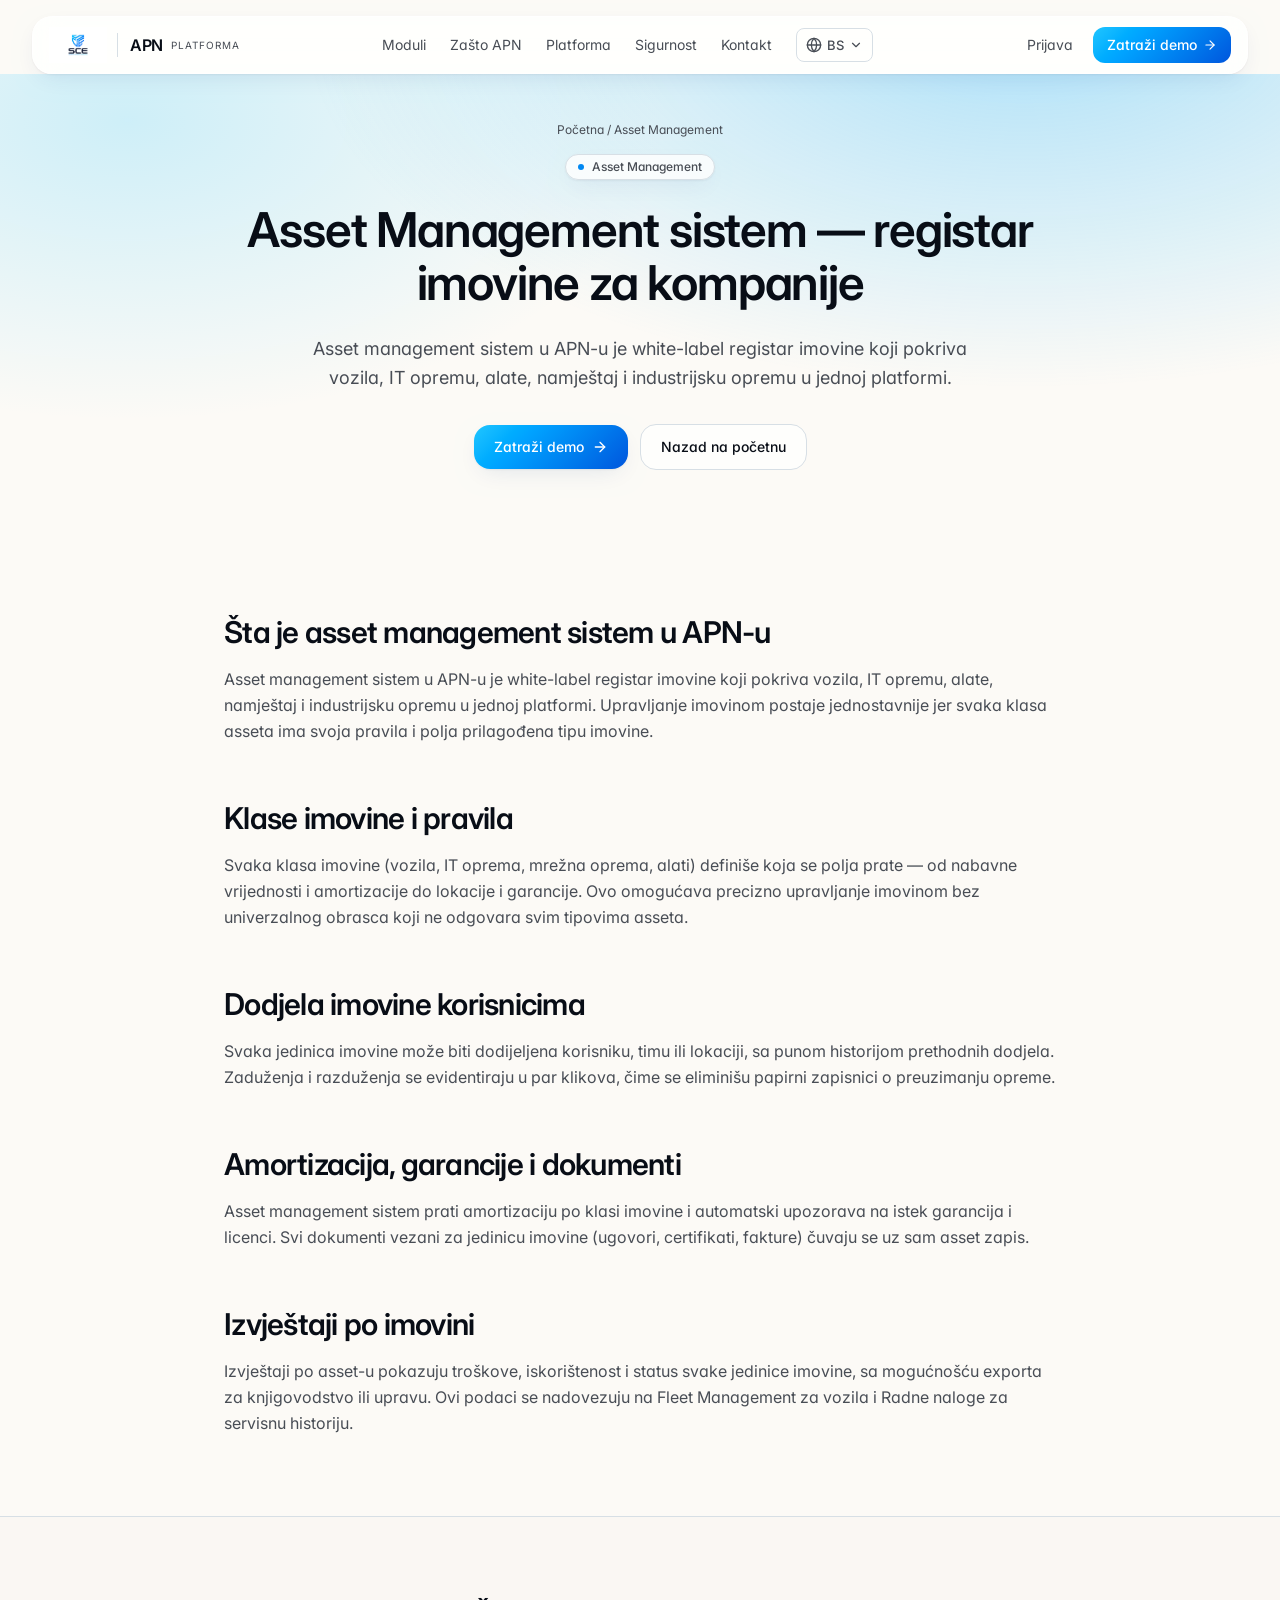
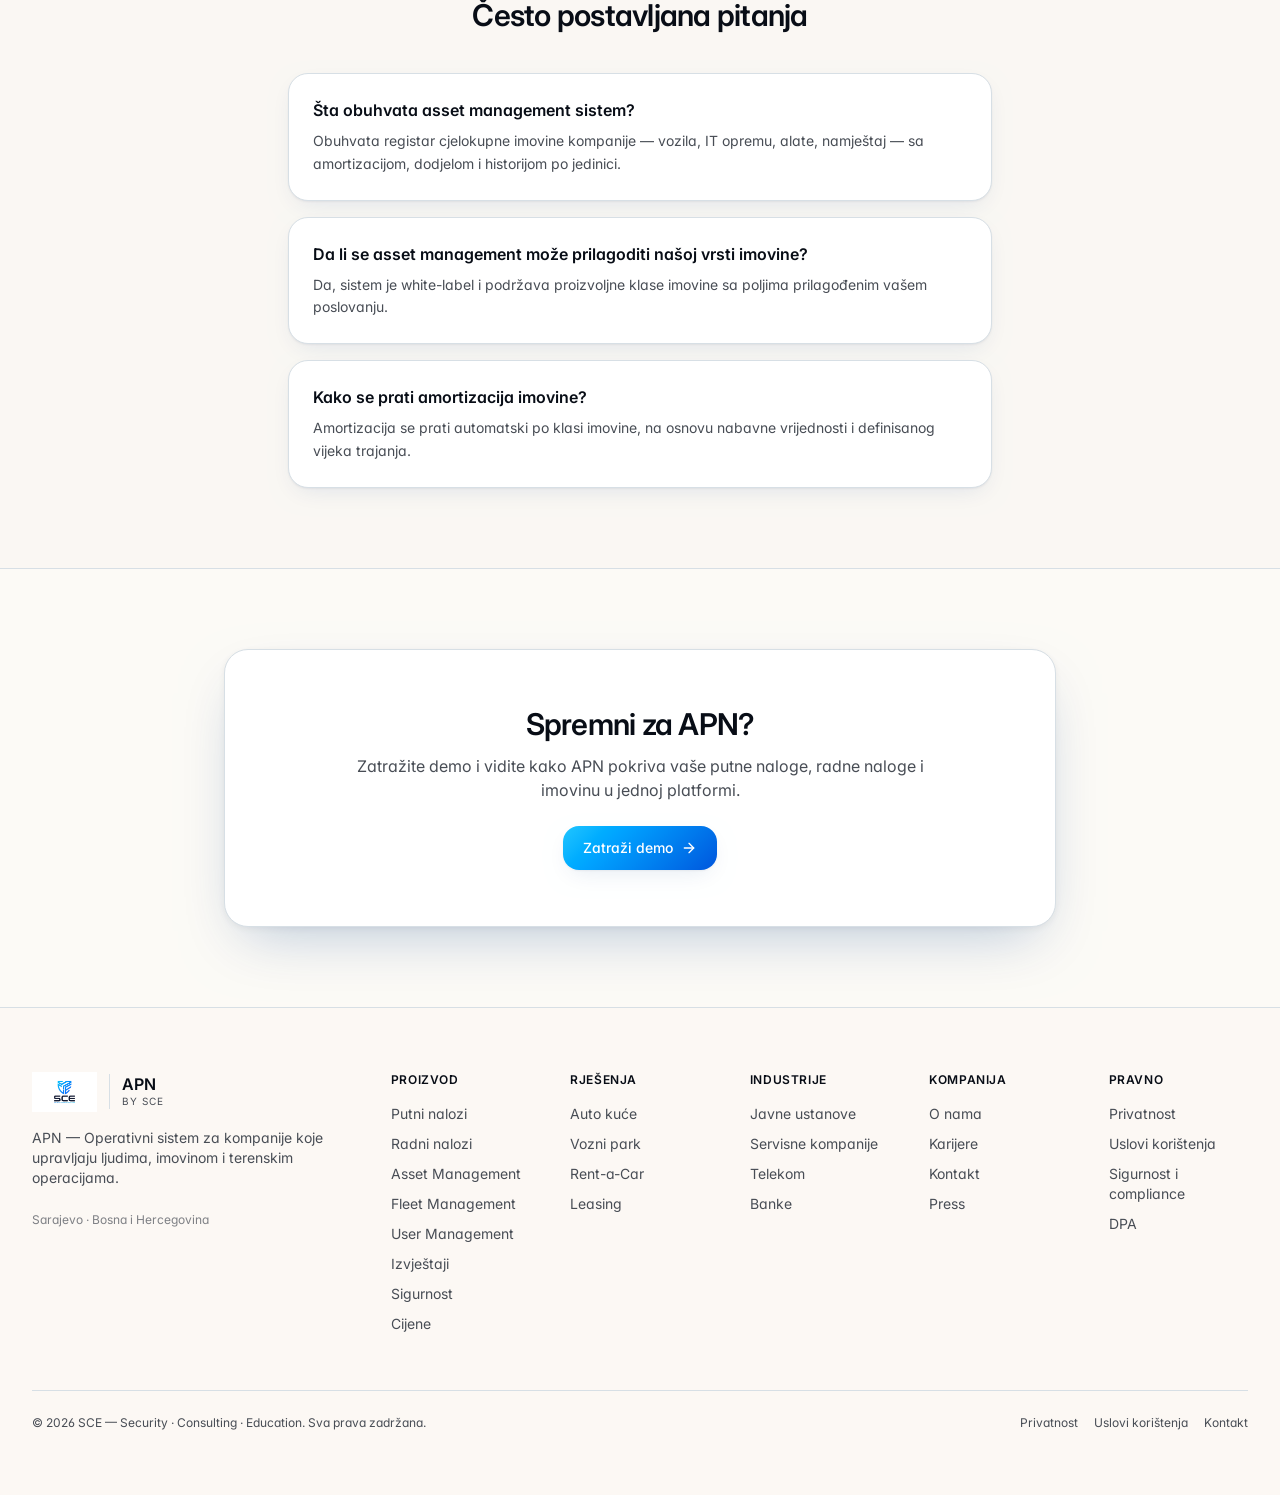
==== asset-management/index.html @ 7af92ad9 "Add SEO layer: optimized meta/H1/FAQ, module content pages, sitemap - Rewrite <title>/meta descripti" ====
<!doctype html>
<html lang="bs">
  <head>
    <meta charset="utf-8" />
    <meta name="viewport" content="width=device-width, initial-scale=1" />
    <link rel="preload" as="image" href="../sce-logo.jpg" />
    <link rel="stylesheet" href="../styles.css" />
    <script src="../i18n.js" defer></script>
    <link
      rel="stylesheet"
      href="https://fonts.googleapis.com/css2?family=Inter:wght@400;500;600;700;800&amp;family=Instrument+Serif:ital@0;1&amp;display=swap"
      data-precedence="default"
    />
    <title>Asset Management sistem — registar imovine | APN</title>
    <meta name="description" content="Asset management sistem u APN-u — white-label registar imovine za vozila, IT opremu, alate i namještaj, sa amortizacijom i dodjelom. Upravljanje imovinom za kompanije u BiH." />
    <meta name="author" content="SCE" />
    <meta property="og:title" content="Asset Management sistem — registar imovine | APN" />
    <meta property="og:description" content="Asset management sistem u APN-u — white-label registar imovine za vozila, IT opremu, alate i namještaj, sa amortizacijom i dodjelom. Upravljanje imovinom za kompanije u BiH." />
    <meta property="og:type" content="website" />
    <meta property="og:url" content="https://e-po33.github.io/apn_landing_page/asset-management/" />
    <meta name="twitter:card" content="summary_large_image" />
    <meta name="twitter:site" content="@APN" />
    <link rel="canonical" href="https://e-po33.github.io/apn_landing_page/asset-management/" />
    <link rel="icon" href="../favicon.ico" type="image/x-icon" />
    <link rel="preconnect" href="https://fonts.googleapis.com" />
    <link
      rel="preconnect"
      href="https://fonts.gstatic.com"
      crossorigin="anonymous"
    />
  </head>
  <body class="overflow-x-hidden">
    <div class="min-h-screen bg-background text-foreground">
      <header class="sticky top-0 z-50 w-full">
        <div class="mx-auto mt-4 max-w-7xl px-6 lg:px-8">
          <div
            class="glass rounded-2xl px-4 py-2.5 flex items-center justify-between shadow-soft"
          >
            <a href="../" class="flex items-center gap-2.5"
              ><img src="../sce-logo.jpg" alt="SCE" class="h-9 w-auto" />
              <div
                class="hidden sm:flex items-center gap-2 pl-3 border-l border-border"
              >
                <span class="font-semibold tracking-tight text-ink">APN</span
                ><span
                  class="text-[10px] text-ink-soft uppercase tracking-widest"
                  data-i18n="brand.subtitle"
                  >Platforma</span
                >
              </div></a
            >
            <nav
              class="header-nav items-center gap-6 text-sm text-ink-soft"
            >
              <a class="hover:text-ink transition" href="../#moduli" data-i18n="nav.moduli">Moduli</a
              ><a class="hover:text-ink transition" href="../#zasto" data-i18n="nav.zasto">Zašto APN</a
              ><a class="hover:text-ink transition" href="../#platforma" data-i18n="nav.platforma"
                >Platforma</a
              ><a class="hover:text-ink transition" href="../#sigurnost" data-i18n="nav.sigurnost"
                >Sigurnost</a
              ><a class="hover:text-ink transition" href="../#kontakt" data-i18n="nav.kontakt">Kontakt</a>
              <div class="lang-switch">
                <button
                  type="button"
                  id="lang-toggle"
                  class="lang-switch-btn"
                  aria-expanded="false"
                  aria-controls="lang-menu"
                  aria-label="Odaberite jezik"
                  data-i18n-aria-label="aria.lang_select"
                >
                  <svg
                    xmlns="http://www.w3.org/2000/svg"
                    width="24"
                    height="24"
                    viewBox="0 0 24 24"
                    fill="none"
                    stroke="currentColor"
                    stroke-width="2"
                    stroke-linecap="round"
                    stroke-linejoin="round"
                    class="lucide lucide-globe h-4 w-4"
                    aria-hidden="true"
                  >
                    <circle cx="12" cy="12" r="10"></circle>
                    <path d="M2 12h20"></path>
                    <path
                      d="M12 2a14.5 14.5 0 0 1 0 20 14.5 14.5 0 0 1 0-20"
                    ></path>
                  </svg>
                  <span id="lang-current">BS</span>
                  <svg
                    xmlns="http://www.w3.org/2000/svg"
                    width="24"
                    height="24"
                    viewBox="0 0 24 24"
                    fill="none"
                    stroke="currentColor"
                    stroke-width="2"
                    stroke-linecap="round"
                    stroke-linejoin="round"
                    class="lucide lucide-chevron-down h-3.5 w-3.5"
                    aria-hidden="true"
                  >
                    <path d="m6 9 6 6 6-6"></path>
                  </svg>
                </button>
                <div id="lang-menu" class="lang-menu" role="menu">
                  <button type="button" class="lang-option" data-lang="bs" role="menuitem">Bosanski</button>
                  <button type="button" class="lang-option" data-lang="en" role="menuitem">English</button>
                  <button type="button" class="lang-option" data-lang="de" role="menuitem">Deutsch</button>
                </div>
              </div>
            </nav>
            <div class="flex items-center gap-2">
              <a
                href="../#cta"
                class="hidden sm:inline-flex text-sm text-ink-soft hover:text-ink px-3 py-2"
                data-i18n="nav.prijava"
                >Prijava</a
              ><a
                href="../#kontakt"
                class="inline-flex items-center gap-1.5 rounded-lg amber-gradient text-white px-3.5 py-2 text-sm font-medium hover:opacity-90 transition"
                ><span data-i18n="nav.cta_demo">Zatraži demo</span>
                <svg
                  xmlns="http://www.w3.org/2000/svg"
                  width="24"
                  height="24"
                  viewBox="0 0 24 24"
                  fill="none"
                  stroke="currentColor"
                  stroke-width="2"
                  stroke-linecap="round"
                  stroke-linejoin="round"
                  class="lucide lucide-arrow-right h-3.5 w-3.5"
                  aria-hidden="true"
                >
                  <path d="M5 12h14"></path>
                  <path d="m12 5 7 7-7 7"></path></svg
              ></a>
              <button
                type="button"
                id="menu-toggle"
                aria-expanded="false"
                aria-controls="mobile-menu"
                aria-label="Otvori meni"
                data-i18n-aria-label="aria.menu_toggle"
                class="header-menu-toggle inline-flex items-center justify-center h-9 w-9 rounded-lg text-ink hover:bg-muted transition"
              >
                <svg
                  id="menu-icon-open"
                  xmlns="http://www.w3.org/2000/svg"
                  width="24"
                  height="24"
                  viewBox="0 0 24 24"
                  fill="none"
                  stroke="currentColor"
                  stroke-width="2"
                  stroke-linecap="round"
                  stroke-linejoin="round"
                  class="h-5 w-5"
                  aria-hidden="true"
                >
                  <path d="M4 12h16"></path>
                  <path d="M4 6h16"></path>
                  <path d="M4 18h16"></path>
                </svg>
                <svg
                  id="menu-icon-close"
                  xmlns="http://www.w3.org/2000/svg"
                  width="24"
                  height="24"
                  viewBox="0 0 24 24"
                  fill="none"
                  stroke="currentColor"
                  stroke-width="2"
                  stroke-linecap="round"
                  stroke-linejoin="round"
                  class="hidden h-5 w-5"
                  aria-hidden="true"
                >
                  <path d="M18 6 6 18"></path>
                  <path d="m6 6 12 12"></path>
                </svg>
              </button>
            </div>
          </div>
          <div
            id="mobile-menu"
            class="hidden mt-2 glass rounded-2xl shadow-soft p-2 flex flex-col"
          >
            <a
              class="px-4 py-3 rounded-xl text-sm text-ink-soft hover:text-ink hover:bg-muted transition"
              href="../#moduli"
              data-i18n="nav.moduli"
              >Moduli</a
            >
            <a
              class="px-4 py-3 rounded-xl text-sm text-ink-soft hover:text-ink hover:bg-muted transition"
              href="../#zasto"
              data-i18n="nav.zasto"
              >Zašto APN</a
            >
            <a
              class="px-4 py-3 rounded-xl text-sm text-ink-soft hover:text-ink hover:bg-muted transition"
              href="../#platforma"
              data-i18n="nav.platforma"
              >Platforma</a
            >
            <a
              class="px-4 py-3 rounded-xl text-sm text-ink-soft hover:text-ink hover:bg-muted transition"
              href="../#sigurnost"
              data-i18n="nav.sigurnost"
              >Sigurnost</a
            >
            <a
              class="px-4 py-3 rounded-xl text-sm text-ink-soft hover:text-ink hover:bg-muted transition"
              href="../#kontakt"
              data-i18n="nav.kontakt"
              >Kontakt</a
            >
            <div class="mt-1 mb-1 border-t border-border pt-3 px-4 lang-row" id="lang-row-mobile">
              <button type="button" class="lang-pill" data-lang="bs">BS</button>
              <button type="button" class="lang-pill" data-lang="en">EN</button>
              <button type="button" class="lang-pill" data-lang="de">DE</button>
            </div>
            <a
              class="px-4 py-3 rounded-xl text-sm text-ink-soft hover:text-ink hover:bg-muted transition"
              href="../#cta"
              data-i18n="nav.prijava"
              >Prijava</a
            >
            <a
              href="../#kontakt"
              class="mt-1 inline-flex items-center justify-center gap-1.5 rounded-xl amber-gradient text-white px-3.5 py-3 text-sm font-medium hover:opacity-90 transition"
              ><span data-i18n="nav.cta_demo">Zatraži demo</span>
              <svg
                xmlns="http://www.w3.org/2000/svg"
                width="24"
                height="24"
                viewBox="0 0 24 24"
                fill="none"
                stroke="currentColor"
                stroke-width="2"
                stroke-linecap="round"
                stroke-linejoin="round"
                class="h-3.5 w-3.5"
                aria-hidden="true"
              >
                <path d="M5 12h14"></path>
                <path d="m12 5 7 7-7 7"></path></svg
              ></a
            >
          </div>
        </div>
      </header>
      <main>
        <section class="relative overflow-hidden hero-gradient pb-16 pt-12">
          <div class="absolute inset-0 -z-10 grid-bg opacity-60"></div>
          <div class="mx-auto w-full max-w-4xl px-6 lg:px-8 text-center">
            <div class="text-xs text-ink-soft">
              <a class="hover:text-ink transition" href="../">Početna</a> / Asset Management
            </div>
            <div
              class="mt-4 inline-flex items-center gap-2 rounded-full border border-border bg-surface-elevated/80 px-3 py-1 text-xs font-medium text-ink-soft shadow-soft"
            >
              <span class="h-1.5 w-1.5 rounded-full bg-primary"></span>Asset Management
            </div>
            <h1
              class="mt-6 text-4xl md:text-5xl font-semibold tracking-tight text-ink leading-[1.1]"
            >
              Asset Management sistem — registar imovine za kompanije
            </h1>
            <p class="mt-6 text-lg text-ink-soft leading-relaxed max-w-2xl mx-auto">
              Asset management sistem u APN-u je white-label registar imovine koji pokriva vozila, IT opremu, alate, namještaj i industrijsku opremu u jednoj platformi.
            </p>
            <div class="mt-8 flex flex-wrap items-center justify-center gap-3">
              <a
                href="../#kontakt"
                class="inline-flex items-center gap-2 rounded-xl amber-gradient text-white px-5 py-3 text-sm font-medium hover:opacity-90 transition shadow-soft"
                >Zatraži demo
                <svg
                      xmlns="http://www.w3.org/2000/svg"
                      width="24"
                      height="24"
                      viewBox="0 0 24 24"
                      fill="none"
                      stroke="currentColor"
                      stroke-width="2"
                      stroke-linecap="round"
                      stroke-linejoin="round"
                      class="lucide lucide-arrow-right h-4 w-4"
                      aria-hidden="true"
                    >
                      <path d="M5 12h14"></path>
                      <path d="m12 5 7 7-7 7"></path>
                    </svg></a
              ><a
                href="../"
                class="inline-flex items-center gap-2 rounded-xl border border-border bg-surface-elevated/70 px-5 py-3 text-sm font-medium text-ink hover:bg-surface-elevated transition"
                >Nazad na početnu</a
              >
            </div>
          </div>
        </section>
        <section class="py-20">
          <div class="mx-auto w-full max-w-4xl px-6 lg:px-8 space-y-14">
            <div>
              <h2 class="text-2xl md:text-3xl font-semibold tracking-tight text-ink leading-[1.2]">
                Šta je asset management sistem u APN-u
              </h2>
              <p class="mt-4 text-base text-ink-soft leading-relaxed">
                Asset management sistem u APN-u je white-label registar imovine koji pokriva vozila, IT opremu, alate, namještaj i industrijsku opremu u jednoj platformi. Upravljanje imovinom postaje jednostavnije jer svaka klasa asseta ima svoja pravila i polja prilagođena tipu imovine.
              </p>
            </div>
            <div>
              <h2 class="text-2xl md:text-3xl font-semibold tracking-tight text-ink leading-[1.2]">
                Klase imovine i pravila
              </h2>
              <p class="mt-4 text-base text-ink-soft leading-relaxed">
                Svaka klasa imovine (vozila, IT oprema, mrežna oprema, alati) definiše koja se polja prate — od nabavne vrijednosti i amortizacije do lokacije i garancije. Ovo omogućava precizno upravljanje imovinom bez univerzalnog obrasca koji ne odgovara svim tipovima asseta.
              </p>
            </div>
            <div>
              <h2 class="text-2xl md:text-3xl font-semibold tracking-tight text-ink leading-[1.2]">
                Dodjela imovine korisnicima
              </h2>
              <p class="mt-4 text-base text-ink-soft leading-relaxed">
                Svaka jedinica imovine može biti dodijeljena korisniku, timu ili lokaciji, sa punom historijom prethodnih dodjela. Zaduženja i razduženja se evidentiraju u par klikova, čime se eliminišu papirni zapisnici o preuzimanju opreme.
              </p>
            </div>
            <div>
              <h2 class="text-2xl md:text-3xl font-semibold tracking-tight text-ink leading-[1.2]">
                Amortizacija, garancije i dokumenti
              </h2>
              <p class="mt-4 text-base text-ink-soft leading-relaxed">
                Asset management sistem prati amortizaciju po klasi imovine i automatski upozorava na istek garancija i licenci. Svi dokumenti vezani za jedinicu imovine (ugovori, certifikati, fakture) čuvaju se uz sam asset zapis.
              </p>
            </div>
            <div>
              <h2 class="text-2xl md:text-3xl font-semibold tracking-tight text-ink leading-[1.2]">
                Izvještaji po imovini
              </h2>
              <p class="mt-4 text-base text-ink-soft leading-relaxed">
                Izvještaji po asset-u pokazuju troškove, iskorištenost i status svake jedinice imovine, sa mogućnošću exporta za knjigovodstvo ili upravu. Ovi podaci se nadovezuju na Fleet Management za vozila i Radne naloge za servisnu historiju.
              </p>
            </div>
          </div>
        </section>
        <section class="py-20 bg-surface/50 border-y border-border">
          <div class="mx-auto w-full max-w-3xl px-6 lg:px-8">
            <h2 class="text-2xl md:text-3xl font-semibold tracking-tight text-ink text-center">
              Često postavljana pitanja
            </h2>
            <div class="mt-10 space-y-4">
              <div
                class="rounded-2xl border border-border bg-surface-elevated p-6 shadow-soft"
              >
                <h3 class="text-base font-semibold text-ink">Šta obuhvata asset management sistem?</h3>
                <p class="mt-2 text-sm text-ink-soft leading-relaxed">Obuhvata registar cjelokupne imovine kompanije — vozila, IT opremu, alate, namještaj — sa amortizacijom, dodjelom i historijom po jedinici.</p>
              </div>
              <div
                class="rounded-2xl border border-border bg-surface-elevated p-6 shadow-soft"
              >
                <h3 class="text-base font-semibold text-ink">Da li se asset management može prilagoditi našoj vrsti imovine?</h3>
                <p class="mt-2 text-sm text-ink-soft leading-relaxed">Da, sistem je white-label i podržava proizvoljne klase imovine sa poljima prilagođenim vašem poslovanju.</p>
              </div>
              <div
                class="rounded-2xl border border-border bg-surface-elevated p-6 shadow-soft"
              >
                <h3 class="text-base font-semibold text-ink">Kako se prati amortizacija imovine?</h3>
                <p class="mt-2 text-sm text-ink-soft leading-relaxed">Amortizacija se prati automatski po klasi imovine, na osnovu nabavne vrijednosti i definisanog vijeka trajanja.</p>
              </div>
            </div>
          </div>
        </section>
        <section class="py-20">
          <div class="mx-auto w-full max-w-4xl px-6 lg:px-8">
            <div
              class="relative overflow-hidden rounded-3xl border border-border bg-surface-elevated p-10 md:p-14 shadow-window text-center"
            >
              <div class="absolute inset-0 -z-10 hero-gradient"></div>
              <div class="absolute inset-0 -z-10 grid-bg opacity-40"></div>
              <h2 class="text-2xl md:text-3xl font-semibold tracking-tight text-ink">
                Spremni za APN?
              </h2>
              <p class="mt-3 text-base text-ink-soft max-w-xl mx-auto">
                Zatražite demo i vidite kako APN pokriva vaše putne naloge, radne
                naloge i imovinu u jednoj platformi.
              </p>
              <div class="mt-6 flex flex-wrap items-center justify-center gap-3">
                <a
                  href="../#kontakt"
                  class="inline-flex items-center gap-2 rounded-xl amber-gradient text-white px-5 py-3 text-sm font-medium hover:opacity-90 transition shadow-soft"
                  >Zatraži demo
                  <svg
                      xmlns="http://www.w3.org/2000/svg"
                      width="24"
                      height="24"
                      viewBox="0 0 24 24"
                      fill="none"
                      stroke="currentColor"
                      stroke-width="2"
                      stroke-linecap="round"
                      stroke-linejoin="round"
                      class="lucide lucide-arrow-right h-4 w-4"
                      aria-hidden="true"
                    >
                      <path d="M5 12h14"></path>
                      <path d="m12 5 7 7-7 7"></path>
                    </svg></a
                >
              </div>
            </div>
          </div>
        </section>
      </main>
      <footer class="border-t border-border py-16 bg-surface/40">
        <div class="mx-auto w-full max-w-7xl px-6 lg:px-8">
          <div class="grid md:grid-cols-7 gap-10">
            <div class="md:col-span-2">
              <div class="flex items-center gap-3">
                <img src="../sce-logo.jpg" alt="SCE" class="h-10 w-auto" />
                <div class="pl-3 border-l border-border">
                  <div class="font-semibold text-ink leading-tight">APN</div>
                  <div
                    class="text-[10px] text-ink-soft uppercase tracking-widest"
                  >
                    by SCE
                  </div>
                </div>
              </div>
              <p class="mt-4 text-sm text-ink-soft max-w-xs" data-i18n="footer.description">
                APN — Operativni sistem za kompanije koje upravljaju ljudima,
                imovinom i terenskim operacijama.
              </p>
              <div class="mt-6 text-xs text-ink-soft/70" data-i18n="footer.address">
                Sarajevo · Bosna i Hercegovina
              </div>
            </div>
            <div class="grid grid-cols-2 gap-x-6 gap-y-10 md:contents">
            <div>
              <div
                class="text-xs font-semibold text-ink uppercase tracking-wider"
                data-i18n="footer.col_product"
              >
                Proizvod
              </div>
              <ul class="mt-4 space-y-2.5 text-sm text-ink-soft">
                <li>
                  <a class="hover:text-ink transition" href="../putni-nalozi/" data-i18n="footer.link_putni_nalozi">Putni nalozi</a>
                </li>
                <li>
                  <a class="hover:text-ink transition" href="../radni-nalozi/" data-i18n="footer.link_radni_nalozi">Radni nalozi</a>
                </li>
                <li>
                  <a class="hover:text-ink transition" href="../asset-management/" data-i18n="footer.link_asset_management">Asset Management</a>
                </li>
                <li>
                  <a class="hover:text-ink transition" href="../fleet-management/" data-i18n="footer.link_fleet_management">Fleet Management</a>
                </li>
                <li>
                  <a class="hover:text-ink transition" href="../user-management/" data-i18n="footer.link_user_management">User Management</a>
                </li>
                <li>
                  <a class="hover:text-ink transition" href="../izvjestaji/" data-i18n="footer.link_izvjestaji">Izvještaji</a>
                </li>
                <li>
                  <a class="hover:text-ink transition" href="../sigurnost/" data-i18n="nav.sigurnost">Sigurnost</a>
                </li>
                <li>
                  <a class="hover:text-ink transition" href="../#cta" data-i18n="footer.link_cijene">Cijene</a>
                </li>
              </ul>
            </div>
            <div>
              <div
                class="text-xs font-semibold text-ink uppercase tracking-wider"
                data-i18n="footer.col_solutions"
              >
                Rješenja
              </div>
              <ul class="mt-4 space-y-2.5 text-sm text-ink-soft">
                <li>
                  <a class="hover:text-ink transition" href="../#" data-i18n="footer.link_auto_kuce">Auto kuće</a>
                </li>
                <li>
                  <a class="hover:text-ink transition" href="../#" data-i18n="footer.link_vozni_park">Vozni park</a>
                </li>
                <li>
                  <a class="hover:text-ink transition" href="../#" data-i18n="footer.link_rent_a_car">Rent-a-Car</a>
                </li>
                <li>
                  <a class="hover:text-ink transition" href="../#" data-i18n="footer.link_leasing">Leasing</a>
                </li>
              </ul>
            </div>
            <div>
              <div
                class="text-xs font-semibold text-ink uppercase tracking-wider"
                data-i18n="footer.col_industries"
              >
                Industrije
              </div>
              <ul class="mt-4 space-y-2.5 text-sm text-ink-soft">
                <li>
                  <a class="hover:text-ink transition" href="../#" data-i18n="industries.public_institutions">Javne ustanove</a>
                </li>
                <li>
                  <a class="hover:text-ink transition" href="../#" data-i18n="industries.service_companies">Servisne kompanije</a>
                </li>
                <li>
                  <a class="hover:text-ink transition" href="../#" data-i18n="industries.telecom">Telekom</a>
                </li>
                <li>
                  <a class="hover:text-ink transition" href="../#" data-i18n="industries.banks">Banke</a>
                </li>
              </ul>
            </div>
            <div>
              <div
                class="text-xs font-semibold text-ink uppercase tracking-wider"
                data-i18n="footer.col_company"
              >
                Kompanija
              </div>
              <ul class="mt-4 space-y-2.5 text-sm text-ink-soft">
                <li>
                  <a class="hover:text-ink transition" href="../#" data-i18n="footer.link_onama">O nama</a>
                </li>
                <li>
                  <a class="hover:text-ink transition" href="../#" data-i18n="footer.link_karijere">Karijere</a>
                </li>
                <li>
                  <a class="hover:text-ink transition" href="../#kontakt" data-i18n="nav.kontakt">Kontakt</a>
                </li>
                <li><a class="hover:text-ink transition" href="../#" data-i18n="footer.link_press">Press</a></li>
              </ul>
            </div>
            <div>
              <div
                class="text-xs font-semibold text-ink uppercase tracking-wider"
                data-i18n="footer.col_legal"
              >
                Pravno
              </div>
              <ul class="mt-4 space-y-2.5 text-sm text-ink-soft">
                <li>
                  <a class="hover:text-ink transition" href="../#" data-i18n="footer.link_privatnost">Privatnost</a>
                </li>
                <li>
                  <a class="hover:text-ink transition" href="../#" data-i18n="footer.link_uvjeti">Uslovi korištenja</a>
                </li>
                <li>
                  <a class="hover:text-ink transition" href="../sigurnost/" data-i18n="footer.link_sigurnost_compliance">Sigurnost i compliance</a>
                </li>
                <li><a class="hover:text-ink transition" href="../#" data-i18n="footer.link_dpa">DPA</a></li>
              </ul>
            </div>
            </div>
          </div>
          <div
            class="mt-14 border-t border-border pt-6 flex flex-col md:flex-row justify-between items-center gap-3 text-xs text-ink-soft"
          >
            <div>
              ©
              <!-- -->2026<!-- -->
              SCE — Security · Consulting · Education.
              <span data-i18n="footer.rights">Sva prava zadržana.</span>
            </div>
            <div class="flex items-center gap-4">
              <a href="../#" class="hover:text-ink" data-i18n="footer.link_privatnost">Privatnost</a
              ><a href="../#" class="hover:text-ink" data-i18n="footer.link_uvjeti">Uslovi korištenja</a
              ><a href="../#kontakt" class="hover:text-ink" data-i18n="nav.kontakt">Kontakt</a>
            </div>
          </div>
        </div>
      </footer>
    </div>
    <script>
      (function () {
        var toggle = document.getElementById("menu-toggle");
        var menu = document.getElementById("mobile-menu");
        var iconOpen = document.getElementById("menu-icon-open");
        var iconClose = document.getElementById("menu-icon-close");
        if (!toggle || !menu) return;

        function closeMenu() {
          menu.classList.add("hidden");
          iconOpen.classList.remove("hidden");
          iconClose.classList.add("hidden");
          toggle.setAttribute("aria-expanded", "false");
        }

        function openMenu() {
          menu.classList.remove("hidden");
          iconOpen.classList.add("hidden");
          iconClose.classList.remove("hidden");
          toggle.setAttribute("aria-expanded", "true");
        }

        toggle.addEventListener("click", function () {
          var isOpen = toggle.getAttribute("aria-expanded") === "true";
          if (isOpen) {
            closeMenu();
          } else {
            openMenu();
          }
        });

        menu.querySelectorAll("a").forEach(function (link) {
          link.addEventListener("click", closeMenu);
        });

        window.addEventListener("resize", function () {
          if (window.innerWidth >= 1200) closeMenu();
        });
      })();
    </script>
  </body>
</html>
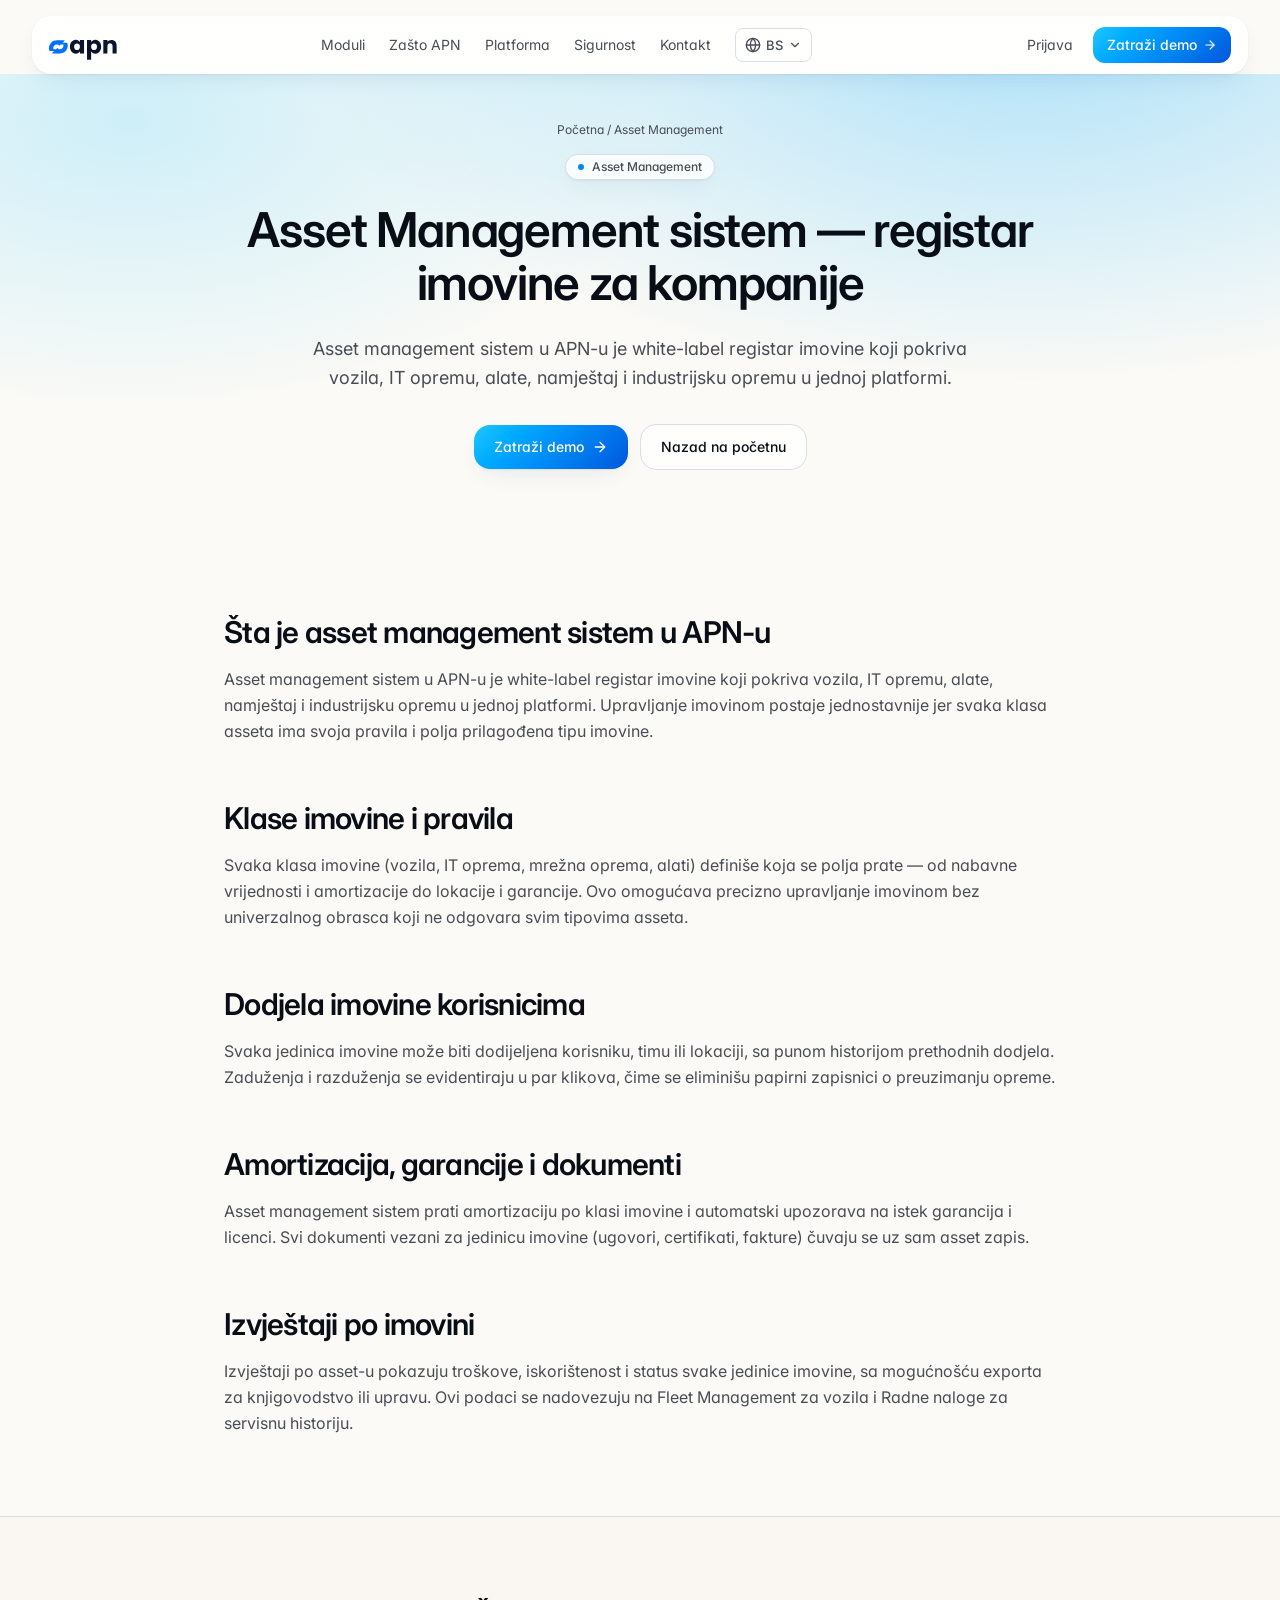
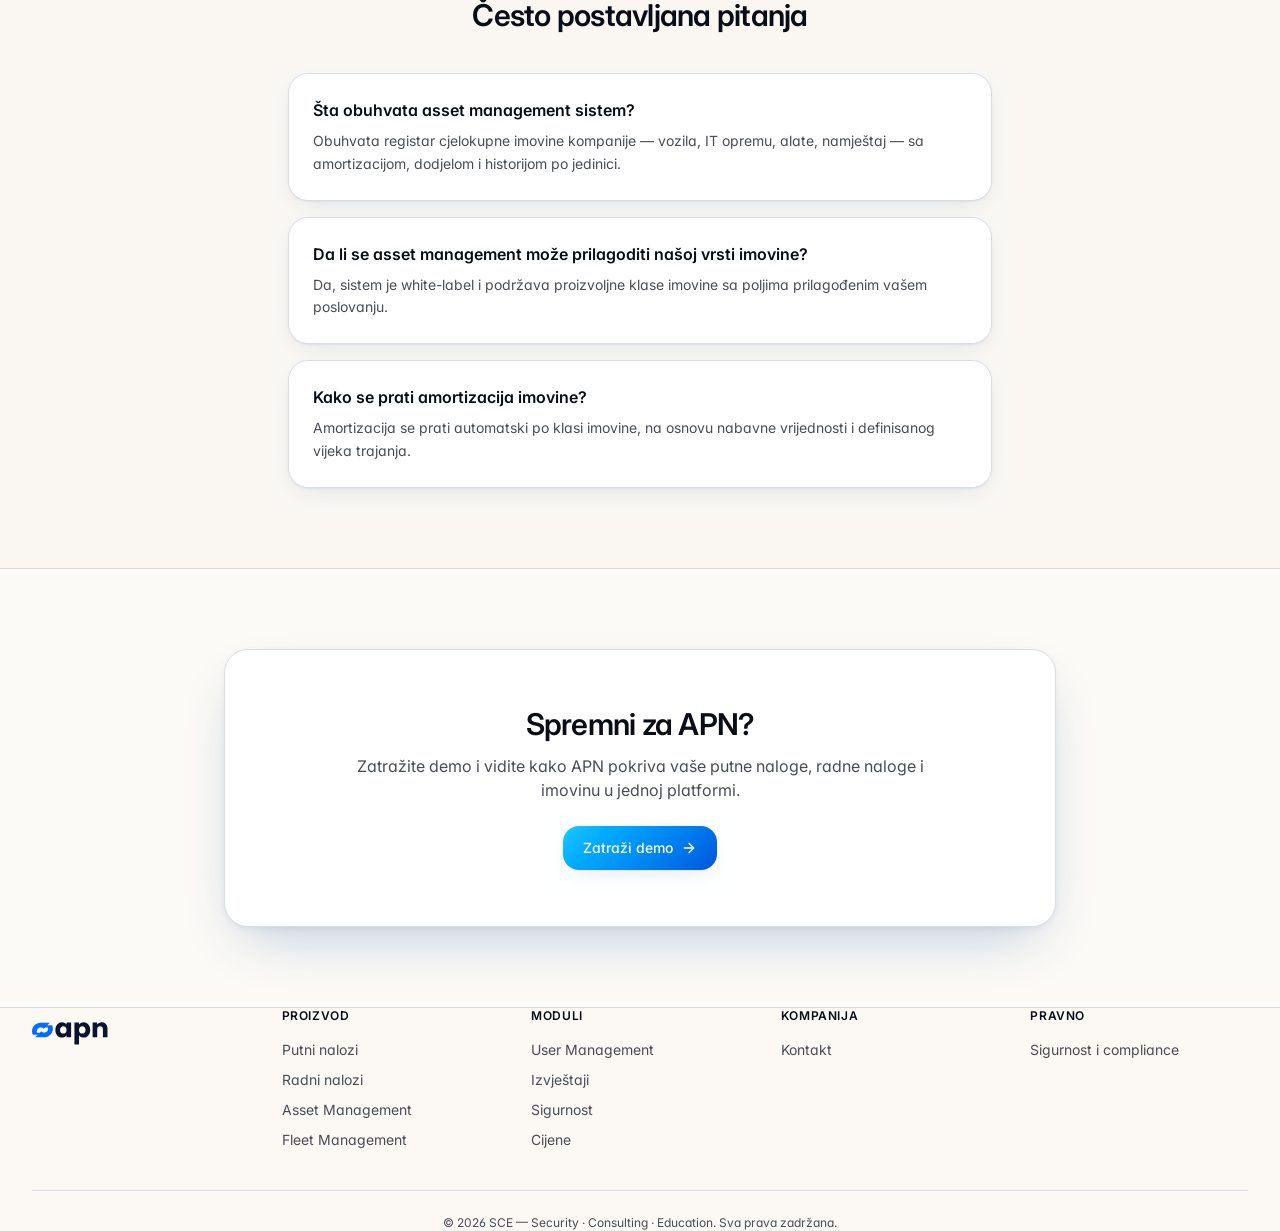
==== commit 5d60793f: "improvements,fixes (#1)" ====
--- a/asset-management/index.html
+++ b/asset-management/index.html
@@ -3,7 +3,7 @@
   <head>
     <meta charset="utf-8" />
     <meta name="viewport" content="width=device-width, initial-scale=1" />
-    <link rel="preload" as="image" href="../sce-logo.jpg" />
+    <link rel="preload" as="image" href="../apn-logo.svg" />
     <link rel="stylesheet" href="../styles.css" />
     <script src="../i18n.js" defer></script>
     <link
@@ -37,17 +37,7 @@
             class="glass rounded-2xl px-4 py-2.5 flex items-center justify-between shadow-soft"
           >
             <a href="../" class="flex items-center gap-2.5"
-              ><img src="../sce-logo.jpg" alt="SCE" class="h-9 w-auto" />
-              <div
-                class="hidden sm:flex items-center gap-2 pl-3 border-l border-border"
-              >
-                <span class="font-semibold tracking-tight text-ink">APN</span
-                ><span
-                  class="text-[10px] text-ink-soft uppercase tracking-widest"
-                  data-i18n="brand.subtitle"
-                  >Platforma</span
-                >
-              </div></a
+              ><img src="../apn-logo.svg" alt="APN" class="h-9 w-auto" /></a
             >
             <nav
               class="header-nav items-center gap-6 text-sm text-ink-soft"
@@ -415,30 +405,14 @@
           </div>
         </section>
       </main>
-      <footer class="border-t border-border py-16 bg-surface/40">
+      <footer class="border-t border-border py-12 bg-surface/40">
         <div class="mx-auto w-full max-w-7xl px-6 lg:px-8">
-          <div class="grid md:grid-cols-7 gap-10">
-            <div class="md:col-span-2">
+          <div class="grid grid-cols-2 gap-8 md:grid-cols-5">
+            <div class="col-span-2 md:col-span-1">
               <div class="flex items-center gap-3">
-                <img src="../sce-logo.jpg" alt="SCE" class="h-10 w-auto" />
-                <div class="pl-3 border-l border-border">
-                  <div class="font-semibold text-ink leading-tight">APN</div>
-                  <div
-                    class="text-[10px] text-ink-soft uppercase tracking-widest"
-                  >
-                    by SCE
-                  </div>
-                </div>
-              </div>
-              <p class="mt-4 text-sm text-ink-soft max-w-xs" data-i18n="footer.description">
-                APN — Operativni sistem za kompanije koje upravljaju ljudima,
-                imovinom i terenskim operacijama.
-              </p>
-              <div class="mt-6 text-xs text-ink-soft/70" data-i18n="footer.address">
-                Sarajevo · Bosna i Hercegovina
-              </div>
-            </div>
-            <div class="grid grid-cols-2 gap-x-6 gap-y-10 md:contents">
+                <img src="../apn-logo.svg" alt="APN" class="h-10 w-auto" />
+              </div>
+            </div>
             <div>
               <div
                 class="text-xs font-semibold text-ink uppercase tracking-wider"
@@ -459,6 +433,16 @@
                 <li>
                   <a class="hover:text-ink transition" href="../fleet-management/" data-i18n="footer.link_fleet_management">Fleet Management</a>
                 </li>
+              </ul>
+            </div>
+            <div>
+              <div
+                class="text-xs font-semibold text-ink uppercase tracking-wider"
+                data-i18n="nav.moduli"
+              >
+                Moduli
+              </div>
+              <ul class="mt-4 space-y-2.5 text-sm text-ink-soft">
                 <li>
                   <a class="hover:text-ink transition" href="../user-management/" data-i18n="footer.link_user_management">User Management</a>
                 </li>
@@ -470,50 +454,6 @@
                 </li>
                 <li>
                   <a class="hover:text-ink transition" href="../#cta" data-i18n="footer.link_cijene">Cijene</a>
-                </li>
-              </ul>
-            </div>
-            <div>
-              <div
-                class="text-xs font-semibold text-ink uppercase tracking-wider"
-                data-i18n="footer.col_solutions"
-              >
-                Rješenja
-              </div>
-              <ul class="mt-4 space-y-2.5 text-sm text-ink-soft">
-                <li>
-                  <a class="hover:text-ink transition" href="../#" data-i18n="footer.link_auto_kuce">Auto kuće</a>
-                </li>
-                <li>
-                  <a class="hover:text-ink transition" href="../#" data-i18n="footer.link_vozni_park">Vozni park</a>
-                </li>
-                <li>
-                  <a class="hover:text-ink transition" href="../#" data-i18n="footer.link_rent_a_car">Rent-a-Car</a>
-                </li>
-                <li>
-                  <a class="hover:text-ink transition" href="../#" data-i18n="footer.link_leasing">Leasing</a>
-                </li>
-              </ul>
-            </div>
-            <div>
-              <div
-                class="text-xs font-semibold text-ink uppercase tracking-wider"
-                data-i18n="footer.col_industries"
-              >
-                Industrije
-              </div>
-              <ul class="mt-4 space-y-2.5 text-sm text-ink-soft">
-                <li>
-                  <a class="hover:text-ink transition" href="../#" data-i18n="industries.public_institutions">Javne ustanove</a>
-                </li>
-                <li>
-                  <a class="hover:text-ink transition" href="../#" data-i18n="industries.service_companies">Servisne kompanije</a>
-                </li>
-                <li>
-                  <a class="hover:text-ink transition" href="../#" data-i18n="industries.telecom">Telekom</a>
-                </li>
-                <li>
-                  <a class="hover:text-ink transition" href="../#" data-i18n="industries.banks">Banke</a>
                 </li>
               </ul>
             </div>
@@ -526,15 +466,8 @@
               </div>
               <ul class="mt-4 space-y-2.5 text-sm text-ink-soft">
                 <li>
-                  <a class="hover:text-ink transition" href="../#" data-i18n="footer.link_onama">O nama</a>
-                </li>
-                <li>
-                  <a class="hover:text-ink transition" href="../#" data-i18n="footer.link_karijere">Karijere</a>
-                </li>
-                <li>
                   <a class="hover:text-ink transition" href="../#kontakt" data-i18n="nav.kontakt">Kontakt</a>
                 </li>
-                <li><a class="hover:text-ink transition" href="../#" data-i18n="footer.link_press">Press</a></li>
               </ul>
             </div>
             <div>
@@ -546,33 +479,18 @@
               </div>
               <ul class="mt-4 space-y-2.5 text-sm text-ink-soft">
                 <li>
-                  <a class="hover:text-ink transition" href="../#" data-i18n="footer.link_privatnost">Privatnost</a>
-                </li>
-                <li>
-                  <a class="hover:text-ink transition" href="../#" data-i18n="footer.link_uvjeti">Uslovi korištenja</a>
-                </li>
-                <li>
                   <a class="hover:text-ink transition" href="../sigurnost/" data-i18n="footer.link_sigurnost_compliance">Sigurnost i compliance</a>
                 </li>
-                <li><a class="hover:text-ink transition" href="../#" data-i18n="footer.link_dpa">DPA</a></li>
               </ul>
             </div>
-            </div>
           </div>
           <div
-            class="mt-14 border-t border-border pt-6 flex flex-col md:flex-row justify-between items-center gap-3 text-xs text-ink-soft"
+            class="mt-10 border-t border-border pt-6 text-center text-xs text-ink-soft"
           >
-            <div>
-              ©
-              <!-- -->2026<!-- -->
-              SCE — Security · Consulting · Education.
-              <span data-i18n="footer.rights">Sva prava zadržana.</span>
-            </div>
-            <div class="flex items-center gap-4">
-              <a href="../#" class="hover:text-ink" data-i18n="footer.link_privatnost">Privatnost</a
-              ><a href="../#" class="hover:text-ink" data-i18n="footer.link_uvjeti">Uslovi korištenja</a
-              ><a href="../#kontakt" class="hover:text-ink" data-i18n="nav.kontakt">Kontakt</a>
-            </div>
+            ©
+            <!-- -->2026<!-- -->
+            SCE — Security · Consulting · Education.
+            <span data-i18n="footer.rights">Sva prava zadržana.</span>
           </div>
         </div>
       </footer>
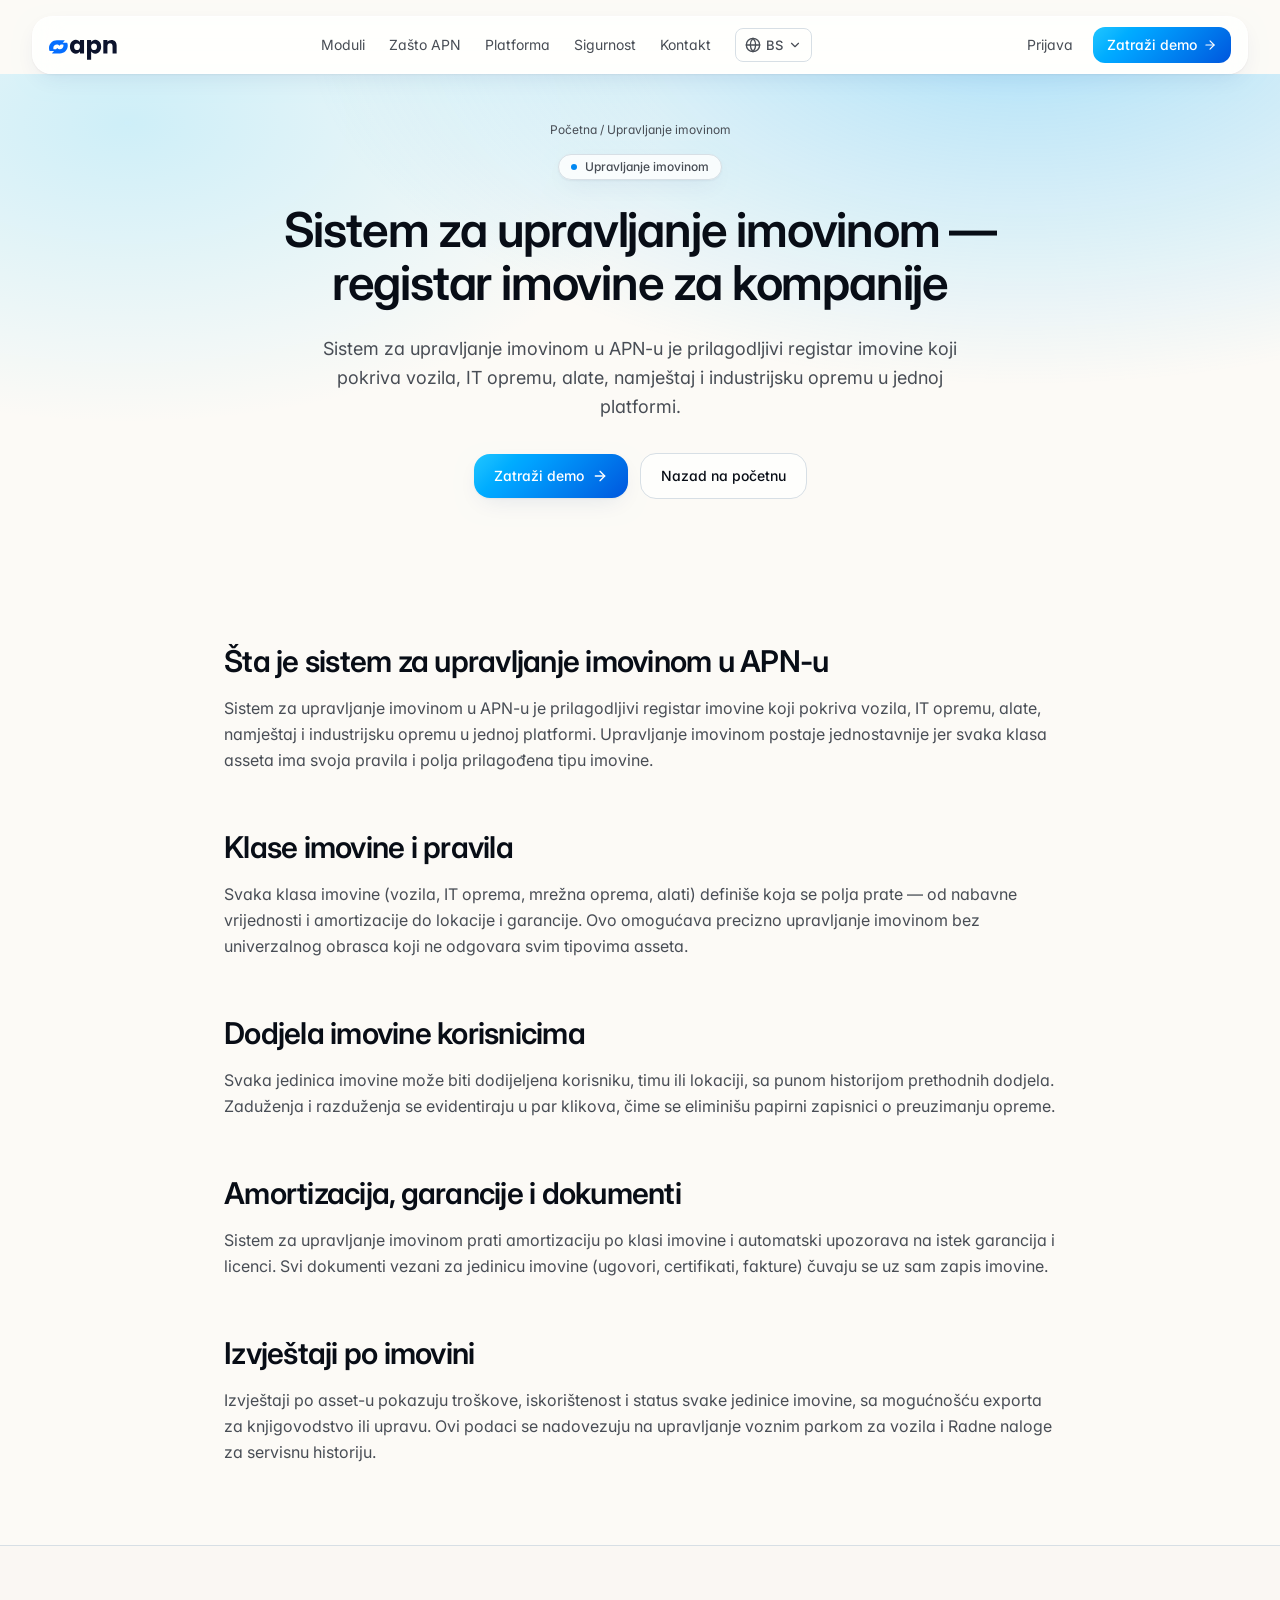
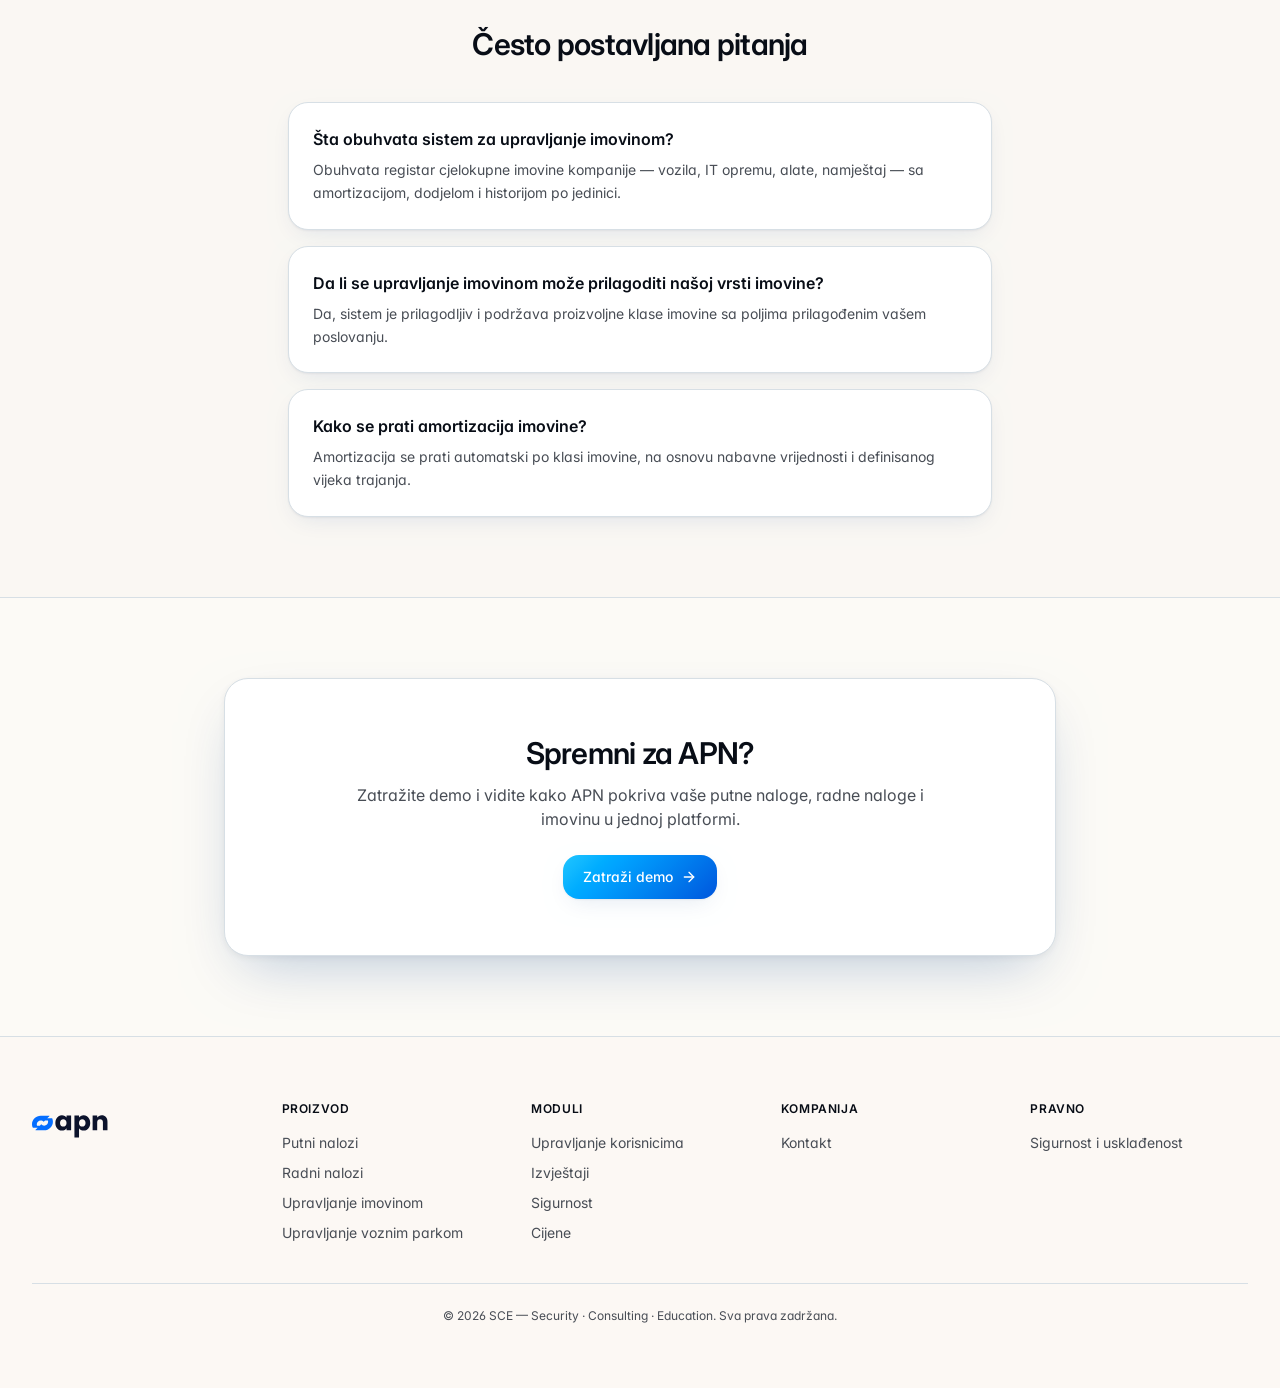
==== commit cbf6fe15: "images added, translations mix fix, footer fix" ====
--- a/asset-management/index.html
+++ b/asset-management/index.html
@@ -11,11 +11,11 @@
       href="https://fonts.googleapis.com/css2?family=Inter:wght@400;500;600;700;800&amp;family=Instrument+Serif:ital@0;1&amp;display=swap"
       data-precedence="default"
     />
-    <title>Asset Management sistem — registar imovine | APN</title>
-    <meta name="description" content="Asset management sistem u APN-u — white-label registar imovine za vozila, IT opremu, alate i namještaj, sa amortizacijom i dodjelom. Upravljanje imovinom za kompanije u BiH." />
+    <title>Sistem za upravljanje imovinom — registar imovine | APN</title>
+    <meta name="description" content="Sistem za upravljanje imovinom u APN-u — prilagodljivi registar imovine za vozila, IT opremu, alate i namještaj, sa amortizacijom i dodjelom. Upravljanje imovinom za kompanije u BiH." />
     <meta name="author" content="SCE" />
-    <meta property="og:title" content="Asset Management sistem — registar imovine | APN" />
-    <meta property="og:description" content="Asset management sistem u APN-u — white-label registar imovine za vozila, IT opremu, alate i namještaj, sa amortizacijom i dodjelom. Upravljanje imovinom za kompanije u BiH." />
+    <meta property="og:title" content="Sistem za upravljanje imovinom — registar imovine | APN" />
+    <meta property="og:description" content="Sistem za upravljanje imovinom u APN-u — prilagodljivi registar imovine za vozila, IT opremu, alate i namještaj, sa amortizacijom i dodjelom. Upravljanje imovinom za kompanije u BiH." />
     <meta property="og:type" content="website" />
     <meta property="og:url" content="https://e-po33.github.io/apn_landing_page/asset-management/" />
     <meta name="twitter:card" content="summary_large_image" />
@@ -249,20 +249,20 @@
           <div class="absolute inset-0 -z-10 grid-bg opacity-60"></div>
           <div class="mx-auto w-full max-w-4xl px-6 lg:px-8 text-center">
             <div class="text-xs text-ink-soft">
-              <a class="hover:text-ink transition" href="../">Početna</a> / Asset Management
+              <a class="hover:text-ink transition" href="../">Početna</a> / Upravljanje imovinom
             </div>
             <div
               class="mt-4 inline-flex items-center gap-2 rounded-full border border-border bg-surface-elevated/80 px-3 py-1 text-xs font-medium text-ink-soft shadow-soft"
             >
-              <span class="h-1.5 w-1.5 rounded-full bg-primary"></span>Asset Management
+              <span class="h-1.5 w-1.5 rounded-full bg-primary"></span>Upravljanje imovinom
             </div>
             <h1
               class="mt-6 text-4xl md:text-5xl font-semibold tracking-tight text-ink leading-[1.1]"
             >
-              Asset Management sistem — registar imovine za kompanije
+              Sistem za upravljanje imovinom — registar imovine za kompanije
             </h1>
             <p class="mt-6 text-lg text-ink-soft leading-relaxed max-w-2xl mx-auto">
-              Asset management sistem u APN-u je white-label registar imovine koji pokriva vozila, IT opremu, alate, namještaj i industrijsku opremu u jednoj platformi.
+              Sistem za upravljanje imovinom u APN-u je prilagodljivi registar imovine koji pokriva vozila, IT opremu, alate, namještaj i industrijsku opremu u jednoj platformi.
             </p>
             <div class="mt-8 flex flex-wrap items-center justify-center gap-3">
               <a
@@ -297,10 +297,10 @@
           <div class="mx-auto w-full max-w-4xl px-6 lg:px-8 space-y-14">
             <div>
               <h2 class="text-2xl md:text-3xl font-semibold tracking-tight text-ink leading-[1.2]">
-                Šta je asset management sistem u APN-u
+                Šta je sistem za upravljanje imovinom u APN-u
               </h2>
               <p class="mt-4 text-base text-ink-soft leading-relaxed">
-                Asset management sistem u APN-u je white-label registar imovine koji pokriva vozila, IT opremu, alate, namještaj i industrijsku opremu u jednoj platformi. Upravljanje imovinom postaje jednostavnije jer svaka klasa asseta ima svoja pravila i polja prilagođena tipu imovine.
+                Sistem za upravljanje imovinom u APN-u je prilagodljivi registar imovine koji pokriva vozila, IT opremu, alate, namještaj i industrijsku opremu u jednoj platformi. Upravljanje imovinom postaje jednostavnije jer svaka klasa asseta ima svoja pravila i polja prilagođena tipu imovine.
               </p>
             </div>
             <div>
@@ -324,7 +324,7 @@
                 Amortizacija, garancije i dokumenti
               </h2>
               <p class="mt-4 text-base text-ink-soft leading-relaxed">
-                Asset management sistem prati amortizaciju po klasi imovine i automatski upozorava na istek garancija i licenci. Svi dokumenti vezani za jedinicu imovine (ugovori, certifikati, fakture) čuvaju se uz sam asset zapis.
+                Sistem za upravljanje imovinom prati amortizaciju po klasi imovine i automatski upozorava na istek garancija i licenci. Svi dokumenti vezani za jedinicu imovine (ugovori, certifikati, fakture) čuvaju se uz sam zapis imovine.
               </p>
             </div>
             <div>
@@ -332,7 +332,7 @@
                 Izvještaji po imovini
               </h2>
               <p class="mt-4 text-base text-ink-soft leading-relaxed">
-                Izvještaji po asset-u pokazuju troškove, iskorištenost i status svake jedinice imovine, sa mogućnošću exporta za knjigovodstvo ili upravu. Ovi podaci se nadovezuju na Fleet Management za vozila i Radne naloge za servisnu historiju.
+                Izvještaji po asset-u pokazuju troškove, iskorištenost i status svake jedinice imovine, sa mogućnošću exporta za knjigovodstvo ili upravu. Ovi podaci se nadovezuju na upravljanje voznim parkom za vozila i Radne naloge za servisnu historiju.
               </p>
             </div>
           </div>
@@ -346,14 +346,14 @@
               <div
                 class="rounded-2xl border border-border bg-surface-elevated p-6 shadow-soft"
               >
-                <h3 class="text-base font-semibold text-ink">Šta obuhvata asset management sistem?</h3>
+                <h3 class="text-base font-semibold text-ink">Šta obuhvata sistem za upravljanje imovinom?</h3>
                 <p class="mt-2 text-sm text-ink-soft leading-relaxed">Obuhvata registar cjelokupne imovine kompanije — vozila, IT opremu, alate, namještaj — sa amortizacijom, dodjelom i historijom po jedinici.</p>
               </div>
               <div
                 class="rounded-2xl border border-border bg-surface-elevated p-6 shadow-soft"
               >
-                <h3 class="text-base font-semibold text-ink">Da li se asset management može prilagoditi našoj vrsti imovine?</h3>
-                <p class="mt-2 text-sm text-ink-soft leading-relaxed">Da, sistem je white-label i podržava proizvoljne klase imovine sa poljima prilagođenim vašem poslovanju.</p>
+                <h3 class="text-base font-semibold text-ink">Da li se upravljanje imovinom može prilagoditi našoj vrsti imovine?</h3>
+                <p class="mt-2 text-sm text-ink-soft leading-relaxed">Da, sistem je prilagodljiv i podržava proizvoljne klase imovine sa poljima prilagođenim vašem poslovanju.</p>
               </div>
               <div
                 class="rounded-2xl border border-border bg-surface-elevated p-6 shadow-soft"
@@ -405,7 +405,7 @@
           </div>
         </section>
       </main>
-      <footer class="border-t border-border py-12 bg-surface/40">
+      <footer class="border-t border-border py-16 bg-surface/40">
         <div class="mx-auto w-full max-w-7xl px-6 lg:px-8">
           <div class="grid grid-cols-2 gap-8 md:grid-cols-5">
             <div class="col-span-2 md:col-span-1">
@@ -428,10 +428,10 @@
                   <a class="hover:text-ink transition" href="../radni-nalozi/" data-i18n="footer.link_radni_nalozi">Radni nalozi</a>
                 </li>
                 <li>
-                  <a class="hover:text-ink transition" href="../asset-management/" data-i18n="footer.link_asset_management">Asset Management</a>
-                </li>
-                <li>
-                  <a class="hover:text-ink transition" href="../fleet-management/" data-i18n="footer.link_fleet_management">Fleet Management</a>
+                  <a class="hover:text-ink transition" href="../asset-management/" data-i18n="footer.link_asset_management">Upravljanje imovinom</a>
+                </li>
+                <li>
+                  <a class="hover:text-ink transition" href="../fleet-management/" data-i18n="footer.link_fleet_management">Upravljanje voznim parkom</a>
                 </li>
               </ul>
             </div>
@@ -444,7 +444,7 @@
               </div>
               <ul class="mt-4 space-y-2.5 text-sm text-ink-soft">
                 <li>
-                  <a class="hover:text-ink transition" href="../user-management/" data-i18n="footer.link_user_management">User Management</a>
+                  <a class="hover:text-ink transition" href="../user-management/" data-i18n="footer.link_user_management">Upravljanje korisnicima</a>
                 </li>
                 <li>
                   <a class="hover:text-ink transition" href="../izvjestaji/" data-i18n="footer.link_izvjestaji">Izvještaji</a>
@@ -479,7 +479,7 @@
               </div>
               <ul class="mt-4 space-y-2.5 text-sm text-ink-soft">
                 <li>
-                  <a class="hover:text-ink transition" href="../sigurnost/" data-i18n="footer.link_sigurnost_compliance">Sigurnost i compliance</a>
+                  <a class="hover:text-ink transition" href="../sigurnost/" data-i18n="footer.link_sigurnost_compliance">Sigurnost i usklađenost</a>
                 </li>
               </ul>
             </div>
